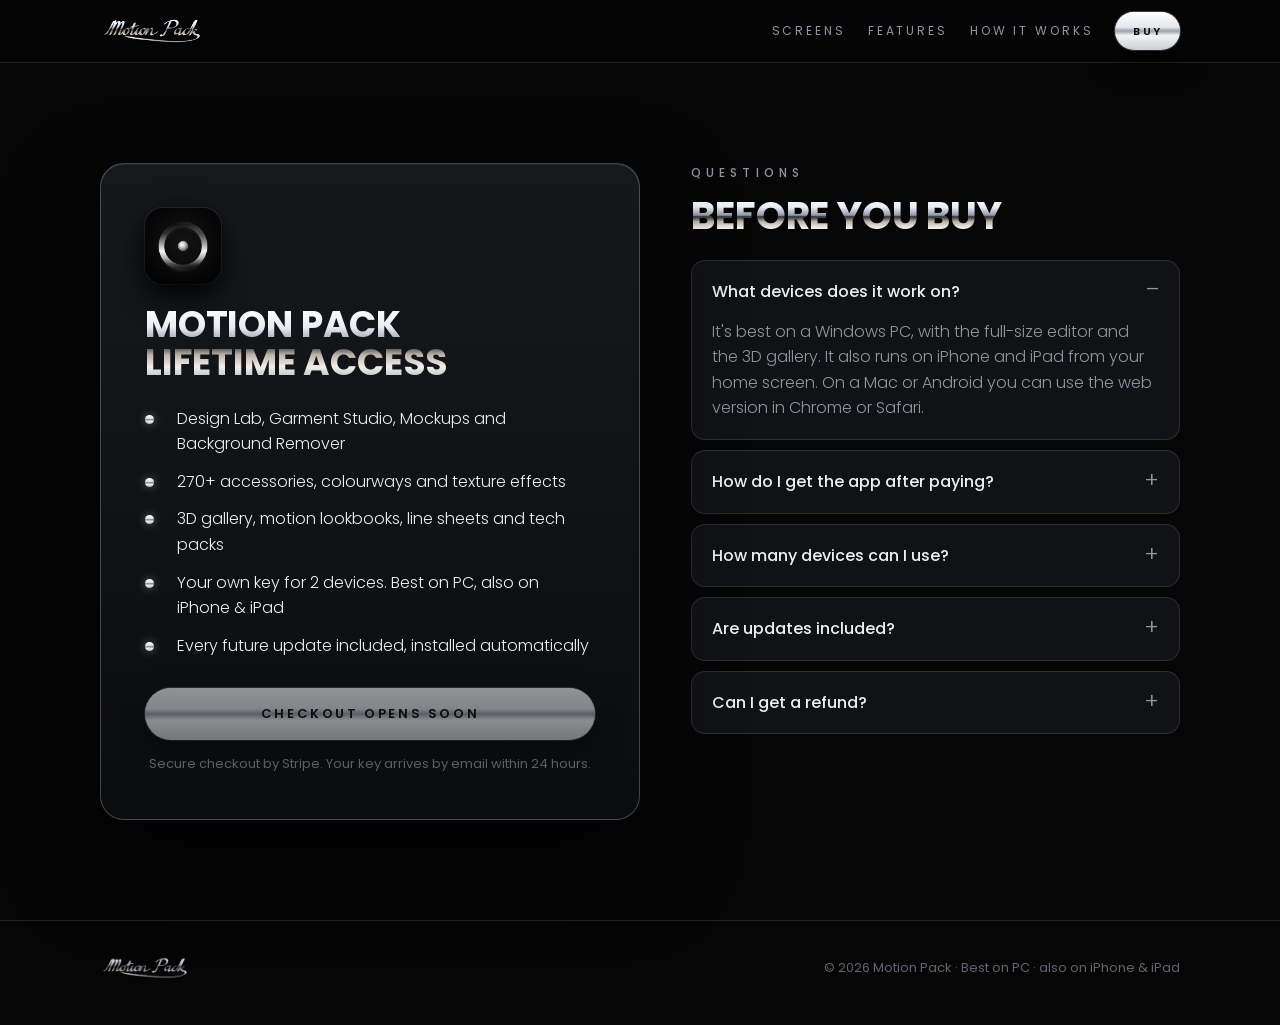
==== buy.html @ 7b5545e6 "Add files via upload" ====
<!doctype html>
<html lang="en"><head><meta charset="utf-8"><meta name="viewport" content="width=device-width,initial-scale=1,viewport-fit=cover">
<meta name="theme-color" content="#060607">
<link rel="icon" href="media/favicon.png"><link rel="apple-touch-icon" href="media/apple-touch-icon.png">
<link rel="preconnect" href="https://fonts.googleapis.com"><link rel="preconnect" href="https://fonts.gstatic.com" crossorigin>
<link rel="stylesheet" href="https://fonts.googleapis.com/css2?family=Poppins:wght@300;400;500;600;700&display=swap">
<link rel="stylesheet" href="style.css">
<title>Buy Motion Pack</title><meta name="description" content="Get lifetime access to Motion Pack, the garment design & lookbook studio."><meta property="og:title" content="Buy Motion Pack"><meta property="og:description" content="Get lifetime access to Motion Pack, the garment design & lookbook studio."><meta property="og:image" content="media/share.jpg"><meta name="twitter:card" content="summary_large_image"></head><body>
<svg width="0" height="0" style="position:absolute" aria-hidden="true"><defs><linearGradient id="ch" x1="0" y1="0" x2="0" y2="1"><stop offset="0" stop-color="#fff"/><stop offset=".45" stop-color="#8d939c"/><stop offset=".6" stop-color="#eef0f3"/><stop offset="1" stop-color="#8a9099"/></linearGradient></defs></svg>
<header class="bar"><div class="wrap"><a class="mark" href="index.html" aria-label="Motion Pack home"><img src="media/logo.png" alt="Motion Pack"></a>
<nav><a class="opt" href="index.html#inside">Screens</a><a class="opt" href="index.html#features">Features</a><a class="opt" href="index.html#how">How it works</a><a class="btn sm" href="buy.html">Buy</a></nav></div></header>
<main><section class="section" style="border-top:0"><div class="wrap">
  <div class="buy">
    <div class="card">
      <img class="icon" src="media/icon.png" alt="" width="76" height="76">
      <h2 class="chrome">Motion Pack<br>lifetime access</h2>
      <div class="price" data-price-wrap><b class="chrome" data-price></b><span>one time</span></div>
      <ul class="list">
        <li>Design Lab, Garment Studio, Mockups and Background Remover</li>
        <li>270+ accessories, colourways and texture effects</li>
        <li>3D gallery, motion lookbooks, line sheets and tech packs</li>
        <li>Your own key for 2 devices. Best on PC, also on iPhone &amp; iPad</li>
        <li>Every future update included, installed automatically</li>
      </ul>
      <a class="btn" data-buy="checkout" href="#" rel="noopener">Buy now</a>
      <p class="fine">Secure checkout by Stripe. Your key arrives by email within 24 hours.</p>
    </div>
    <div>
      <div class="head" style="margin-bottom:24px"><p class="eyebrow">Questions</p><h2 class="chrome" style="font-size:clamp(26px,3.4vw,38px)">Before you buy</h2></div>
      <div class="faq">
        <details open><summary>What devices does it work on?</summary><p>It's best on a Windows PC, with the full-size editor and the 3D gallery. It also runs on iPhone and iPad from your home screen. On a Mac or Android you can use the web version in Chrome or Safari.</p></details>
        <details><summary>How do I get the app after paying?</summary><p>You'll get an email within 24 hours with your personal access key and the download links. Paste the key into the app once to unlock it.</p></details>
        <details><summary>How many devices can I use?</summary><p>Your key works on 2 devices at a time, for example your PC and your phone. Getting a new device? Remove the old one in the app and add the new one.</p></details>
        <details><summary>Are updates included?</summary><p>Yes. Every update is free and installs itself.</p></details>
        <details><summary>Can I get a refund?</summary><p>Yes, a full refund within 7 days of purchase if Motion Pack doesn't work on your device.</p></details>
      </div>
    </div>
  </div>
</div></section></main>
<footer><div class="wrap"><img src="media/logo.png" alt="Motion Pack"><span data-mail-wrap>Questions: <span class="mail" data-mail></span></span><span>© <span id="yr">2026</span> Motion Pack · Best on PC · also on iPhone &amp; iPad</span></div></footer>
<script src="config.js"></script><script src="site.js"></script>
</body></html>
---- style.css ----
/* Motion Pack site: one dark chrome world, like the app. Centered stage, chrome type, video "phones". */
:root{
  --bg:#060607;--bg2:#0c0d0f;--panel:#111215;--line:rgba(214,222,235,.13);--line2:rgba(214,222,235,.26);
  --fg:#eceef2;--muted:#9195a0;--dim:#61646d;--hi:#ffffff;
  --chrome:linear-gradient(180deg,#fff 0%,#e8edf4 28%,#8f99a6 48%,#2a2e34 52%,#b9b2a8 64%,#f2efe9 80%,#a9aeb6 100%);
  --chrome-soft:linear-gradient(180deg,#fff,#d9dde3 40%,#7d838c 52%,#eef0f3 70%,#aab0b8);
  --f-ui:"Poppins","Helvetica Neue",Helvetica,Arial,sans-serif;
  --r:18px;color-scheme:dark}
*{box-sizing:border-box}
[hidden]{display:none!important}
html{background:var(--bg)}
body{margin:0;background:var(--bg);color:var(--fg);font:400 16px/1.6 var(--f-ui);-webkit-font-smoothing:antialiased;overflow-x:hidden}
a{color:inherit}
img,video{max-width:100%;display:block}
.wrap{width:100%;max-width:1120px;margin:0 auto;padding-inline:20px}
.chrome{background:var(--chrome);-webkit-background-clip:text;background-clip:text;color:transparent}
.eyebrow{font-weight:500;font-size:12px;letter-spacing:.42em;text-transform:uppercase;color:var(--muted)}
h1,h2,h3{margin:0;text-wrap:balance}
h2{font-weight:700;font-size:clamp(30px,4.6vw,52px);line-height:1.05;text-transform:uppercase;letter-spacing:-.005em}
h3{font-weight:600;font-size:17px;letter-spacing:.06em;text-transform:uppercase}
p{margin:0}
.lead{color:var(--muted);font-weight:300;font-size:clamp(16px,1.8vw,19px);max-width:62ch}

/* top bar */
.bar{position:sticky;top:env(safe-area-inset-top,0px);z-index:20;background:rgba(6,6,7,.72);backdrop-filter:blur(14px);-webkit-backdrop-filter:blur(14px);border-bottom:1px solid var(--line)}
.bar .wrap{display:flex;align-items:center;justify-content:space-between;gap:16px;padding-block:12px}
.bar .mark{display:flex;align-items:center;gap:12px;text-decoration:none}
.bar .mark img{height:30px;width:auto}
.bar nav{display:flex;align-items:center;gap:22px;font-size:12px;letter-spacing:.24em;text-transform:uppercase;color:var(--muted)}
.bar nav a{text-decoration:none}.bar nav a:hover{color:var(--fg)}
@media (max-width:640px){.bar nav .opt{display:none}}

/* buttons */
.btn{display:inline-flex;align-items:center;justify-content:center;gap:10px;min-height:52px;padding:0 30px;border-radius:999px;border:0;cursor:pointer;text-decoration:none;font:600 13px var(--f-ui);letter-spacing:.2em;text-transform:uppercase;color:#0b0c0e;
  background:linear-gradient(180deg,#ffffff 0%,#e4e7ec 40%,#9aa1aa 50%,#f3f4f6 62%,#c9cdd3 100%);box-shadow:0 10px 30px rgba(0,0,0,.6),inset 0 1px 0 #fff,0 0 0 1px rgba(255,255,255,.25);transition:transform .2s,box-shadow .2s}
.btn:hover{transform:translateY(-2px);box-shadow:0 16px 40px rgba(0,0,0,.7),inset 0 1px 0 #fff,0 0 30px rgba(220,230,245,.25)}
.btn:focus-visible,.ghost:focus-visible,a:focus-visible{outline:2px solid #dfe6f2;outline-offset:3px}
.btn.sm{min-height:38px;padding:0 18px;font-size:11px}
.ghost{display:inline-flex;align-items:center;min-height:52px;padding:0 26px;border-radius:999px;border:1px solid var(--line2);color:var(--fg);text-decoration:none;font:500 12px var(--f-ui);letter-spacing:.22em;text-transform:uppercase}
.ghost:hover{border-color:#cfd6e2}
.btn[aria-disabled="true"]{opacity:.55;pointer-events:none}

/* hero */
.hero{position:relative;text-align:center;padding-block:clamp(56px,9vw,110px) clamp(40px,6vw,70px);overflow:hidden}
.hero::before{content:"";position:absolute;inset:-20% -10% auto;height:120%;background:radial-gradient(ellipse 55% 45% at 50% 42%,rgba(190,205,225,.11),transparent 70%);pointer-events:none}
.logo{position:relative;width:min(760px,92%);margin:0 auto}
.logo img{width:100%;filter:drop-shadow(0 22px 40px rgba(0,0,0,.9))}
.logo .glint{position:absolute;inset:0;-webkit-mask:url(media/logo.png) center/100% 100% no-repeat;mask:url(media/logo.png) center/100% 100% no-repeat;
  background:linear-gradient(105deg,transparent 40%,rgba(255,255,255,.95) 49%,transparent 58%) no-repeat;background-size:260% 100%;background-position:130% 0;mix-blend-mode:screen;animation:glint 7s ease-in-out 1s infinite}
@keyframes glint{0%{background-position:130% 0}22%,100%{background-position:-30% 0}}
.reflect{width:min(760px,92%);margin:-6px auto 0;height:70px;overflow:hidden;opacity:.18;transform:scaleY(-1);-webkit-mask-image:linear-gradient(to top,#000,transparent 75%);mask-image:linear-gradient(to top,#000,transparent 75%);pointer-events:none}
.reflect img{width:100%}
.hero .tag{margin-top:6px;font-weight:300;font-size:clamp(13px,1.7vw,16px);letter-spacing:.46em;text-transform:uppercase;color:#cfd3da}
.hero .lead{margin:22px auto 0}
.cta{display:flex;flex-wrap:wrap;gap:14px;justify-content:center;margin-top:34px}
.devices{margin-top:18px;font-size:12px;letter-spacing:.28em;text-transform:uppercase;color:var(--muted)}
.devices b{color:var(--fg);font-weight:600}

/* video phones */
.reel{padding-block:30px 80px}
.phones{display:grid;grid-template-columns:repeat(3,minmax(0,1fr));gap:clamp(14px,2.4vw,30px);align-items:start}
.phone{margin:0}
.phone .glass{position:relative;aspect-ratio:9/16;max-width:100%;border-radius:28px;padding:8px;background:linear-gradient(135deg,#f0f2f5,#6f747c 24%,#e6e8ec 44%,#4e535a 70%,#c7ccd2);box-shadow:0 34px 70px rgba(0,0,0,.85)}
.phone video{width:100%;height:100%;object-fit:cover;border-radius:21px;background:#000}
.phone figcaption{margin-top:16px;text-align:center;font-size:12px;letter-spacing:.3em;text-transform:uppercase;color:var(--muted)}
.phone:nth-child(2){transform:translateY(34px)}
@media (max-width:700px){.phones{grid-template-columns:repeat(3,minmax(0,1fr));gap:10px}.phone .glass{border-radius:18px;padding:5px}.phone video{border-radius:14px}.phone figcaption{font-size:9.5px;letter-spacing:.16em}.phone:nth-child(2){transform:translateY(18px)}}

/* features */
.section{padding-block:clamp(60px,8vw,100px);border-top:1px solid var(--line)}
.head{display:grid;gap:14px;margin-bottom:44px}
.grid{display:grid;grid-template-columns:repeat(3,minmax(0,1fr));gap:1px;background:var(--line);border:1px solid var(--line);border-radius:var(--r);overflow:hidden}
.feat{background:var(--bg2);padding:30px 26px 32px;display:grid;gap:12px;align-content:start;min-width:0}
.feat svg{width:46px;height:46px;stroke:url(#ch);fill:none;stroke-width:3;stroke-linecap:round;stroke-linejoin:round}
.feat p{color:var(--muted);font-size:15px;font-weight:300}
@media (max-width:860px){.grid{grid-template-columns:repeat(2,minmax(0,1fr))}}
@media (max-width:520px){.grid{grid-template-columns:1fr}}

/* steps */
.steps{display:grid;grid-template-columns:repeat(3,minmax(0,1fr));gap:20px;counter-reset:s}
.step{border:1px solid var(--line);border-radius:var(--r);padding:26px;background:var(--panel);min-width:0}
.step::before{counter-increment:s;content:counter(s);display:grid;place-items:center;width:38px;height:38px;border-radius:50%;margin-bottom:16px;font-weight:700;color:#0b0c0e;background:var(--chrome-soft)}
.step p{color:var(--muted);font-size:15px;font-weight:300;margin-top:8px}
@media (max-width:760px){.steps{grid-template-columns:1fr}}

/* buy */
.buy{display:grid;grid-template-columns:minmax(0,1.05fr) minmax(0,.95fr);gap:clamp(24px,4vw,56px);align-items:start}
.card{position:relative;border-radius:24px;padding:clamp(28px,4vw,44px);background:linear-gradient(180deg,#16181c,#0b0c0e);border:1px solid var(--line2);box-shadow:0 40px 90px rgba(0,0,0,.8),inset 0 1px 0 rgba(255,255,255,.08)}
.card .icon{width:76px;height:76px;border-radius:18px;box-shadow:0 10px 30px #000,0 0 0 1px rgba(255,255,255,.1)}
.card h2{margin-top:22px;font-size:clamp(26px,3.4vw,36px)}
.price{display:flex;align-items:baseline;gap:12px;margin-top:14px}
.price b{font-size:clamp(44px,6vw,64px);font-weight:700;line-height:1;font-variant-numeric:tabular-nums}
.price span{color:var(--muted);font-size:14px;letter-spacing:.2em;text-transform:uppercase}
.list{list-style:none;padding:0;margin:24px 0 30px;display:grid;gap:12px}
.list li{display:grid;grid-template-columns:20px minmax(0,1fr);gap:12px;align-items:start;font-weight:300}
.list li::before{content:"";width:9px;height:9px;margin-top:9px;border-radius:50%;background:var(--chrome-soft);box-shadow:0 0 10px rgba(220,230,245,.4)}
.card .btn{width:100%}
.fine{margin-top:14px;font-size:13px;color:var(--dim);text-align:center}
.faq{display:grid;gap:10px}
.faq details{border:1px solid var(--line);border-radius:14px;background:var(--panel);padding:0 20px}
.faq summary{cursor:pointer;list-style:none;padding:18px 0;font-weight:500;display:flex;justify-content:space-between;gap:16px}
.faq summary::-webkit-details-marker{display:none}
.faq summary::after{content:"+";color:var(--muted);font-weight:300;font-size:22px;line-height:1}
.faq details[open] summary::after{content:"–"}
.faq details p{color:var(--muted);font-weight:300;padding-bottom:18px;margin-top:-4px}
@media (max-width:860px){.buy{grid-template-columns:1fr}}

/* app screens */
.shots{display:grid;grid-template-columns:repeat(2,minmax(0,1fr));gap:18px}
.shot{position:relative;display:block;padding:0;border:1px solid var(--line2);border-radius:16px;overflow:hidden;background:#000;cursor:zoom-in;color:var(--fg);text-align:left;box-shadow:0 24px 60px rgba(0,0,0,.7);transition:transform .25s,border-color .25s}
.shot.wide{grid-column:1/-1}
.shot img{width:100%;height:auto;aspect-ratio:16/8.76;object-fit:cover}
.shot span{position:absolute;left:0;right:0;bottom:0;padding:34px 18px 14px;background:linear-gradient(transparent,rgba(0,0,0,.85));font-size:12px;font-weight:500;letter-spacing:.22em;text-transform:uppercase}
.shot:hover{transform:translateY(-3px);border-color:#cfd6e2}
.shot:focus-visible{outline:2px solid #dfe6f2;outline-offset:3px}
@media (max-width:640px){.shots{grid-template-columns:1fr}.shot span{font-size:10.5px;letter-spacing:.16em}}
.lb{position:fixed;inset:0;z-index:50;display:grid;place-items:center;padding:24px;background:rgba(0,0,0,.92);cursor:zoom-out}
.lb img{max-width:100%;max-height:100%;border-radius:10px;box-shadow:0 30px 80px #000}
.lbx{position:absolute;top:calc(14px + env(safe-area-inset-top,0px));right:16px;width:44px;height:44px;border-radius:50%;border:1px solid var(--line2);background:#111;color:#fff;font-size:24px;cursor:pointer}

/* footer */
footer{border-top:1px solid var(--line);padding-block:34px 44px;color:var(--dim);font-size:13px}
footer .wrap{display:flex;flex-wrap:wrap;gap:12px 24px;justify-content:space-between;align-items:center}
footer img{height:26px;width:auto;opacity:.85}
.mail{user-select:all;color:var(--muted)}

@media (prefers-reduced-motion:reduce){.logo .glint{animation:none;display:none}.btn,.btn:hover{transition:none;transform:none}}
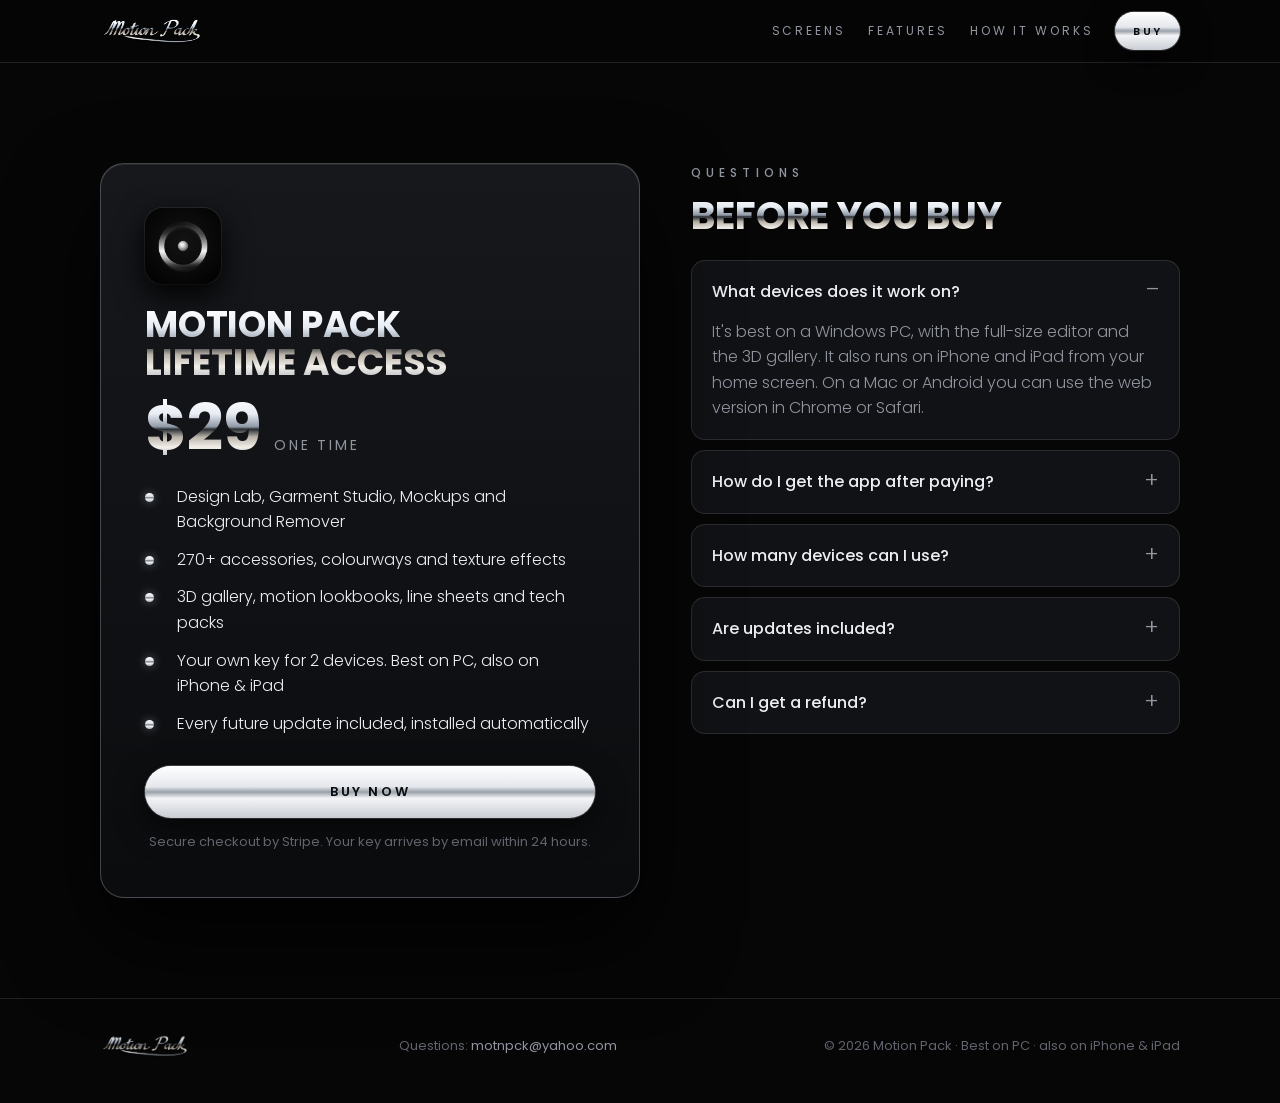
==== commit 881898c8: "Add files via upload" ====
--- a/buy.html
+++ b/buy.html
@@ -8,7 +8,7 @@
 <title>Buy Motion Pack</title><meta name="description" content="Get lifetime access to Motion Pack, the garment design & lookbook studio."><meta property="og:title" content="Buy Motion Pack"><meta property="og:description" content="Get lifetime access to Motion Pack, the garment design & lookbook studio."><meta property="og:image" content="media/share.jpg"><meta name="twitter:card" content="summary_large_image"></head><body>
 <svg width="0" height="0" style="position:absolute" aria-hidden="true"><defs><linearGradient id="ch" x1="0" y1="0" x2="0" y2="1"><stop offset="0" stop-color="#fff"/><stop offset=".45" stop-color="#8d939c"/><stop offset=".6" stop-color="#eef0f3"/><stop offset="1" stop-color="#8a9099"/></linearGradient></defs></svg>
 <header class="bar"><div class="wrap"><a class="mark" href="index.html" aria-label="Motion Pack home"><img src="media/logo.png" alt="Motion Pack"></a>
-<nav><a class="opt" href="index.html#inside">Screens</a><a class="opt" href="index.html#features">Features</a><a class="opt" href="index.html#how">How it works</a><a class="btn sm" href="buy.html">Buy</a></nav></div></header>
+<nav><a class="opt" href="index.html#inside">Screens</a><a class="opt" href="index.html#features">Features</a><a class="opt" href="index.html#how">How it works</a><a class="btn sm" data-buy href="buy.html">Buy</a></nav></div></header>
 <main><section class="section" style="border-top:0"><div class="wrap">
   <div class="buy">
     <div class="card">
